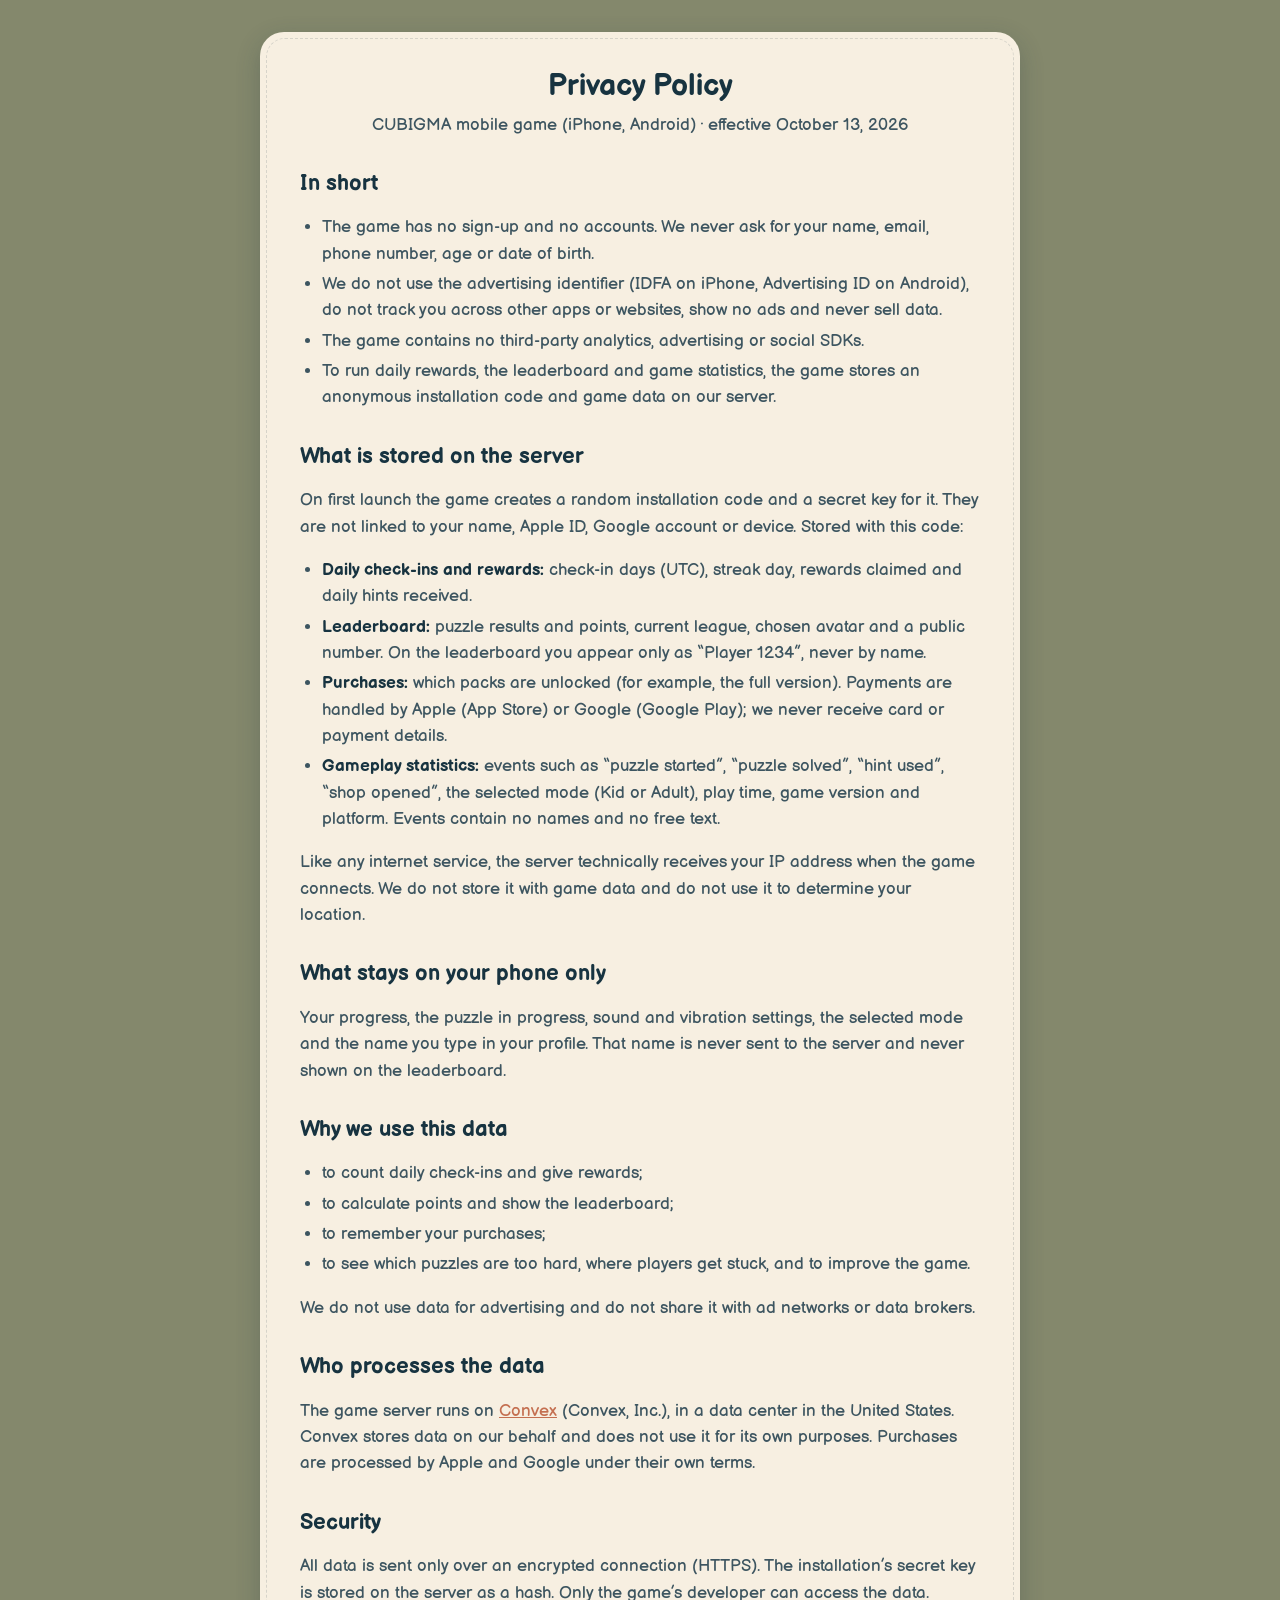
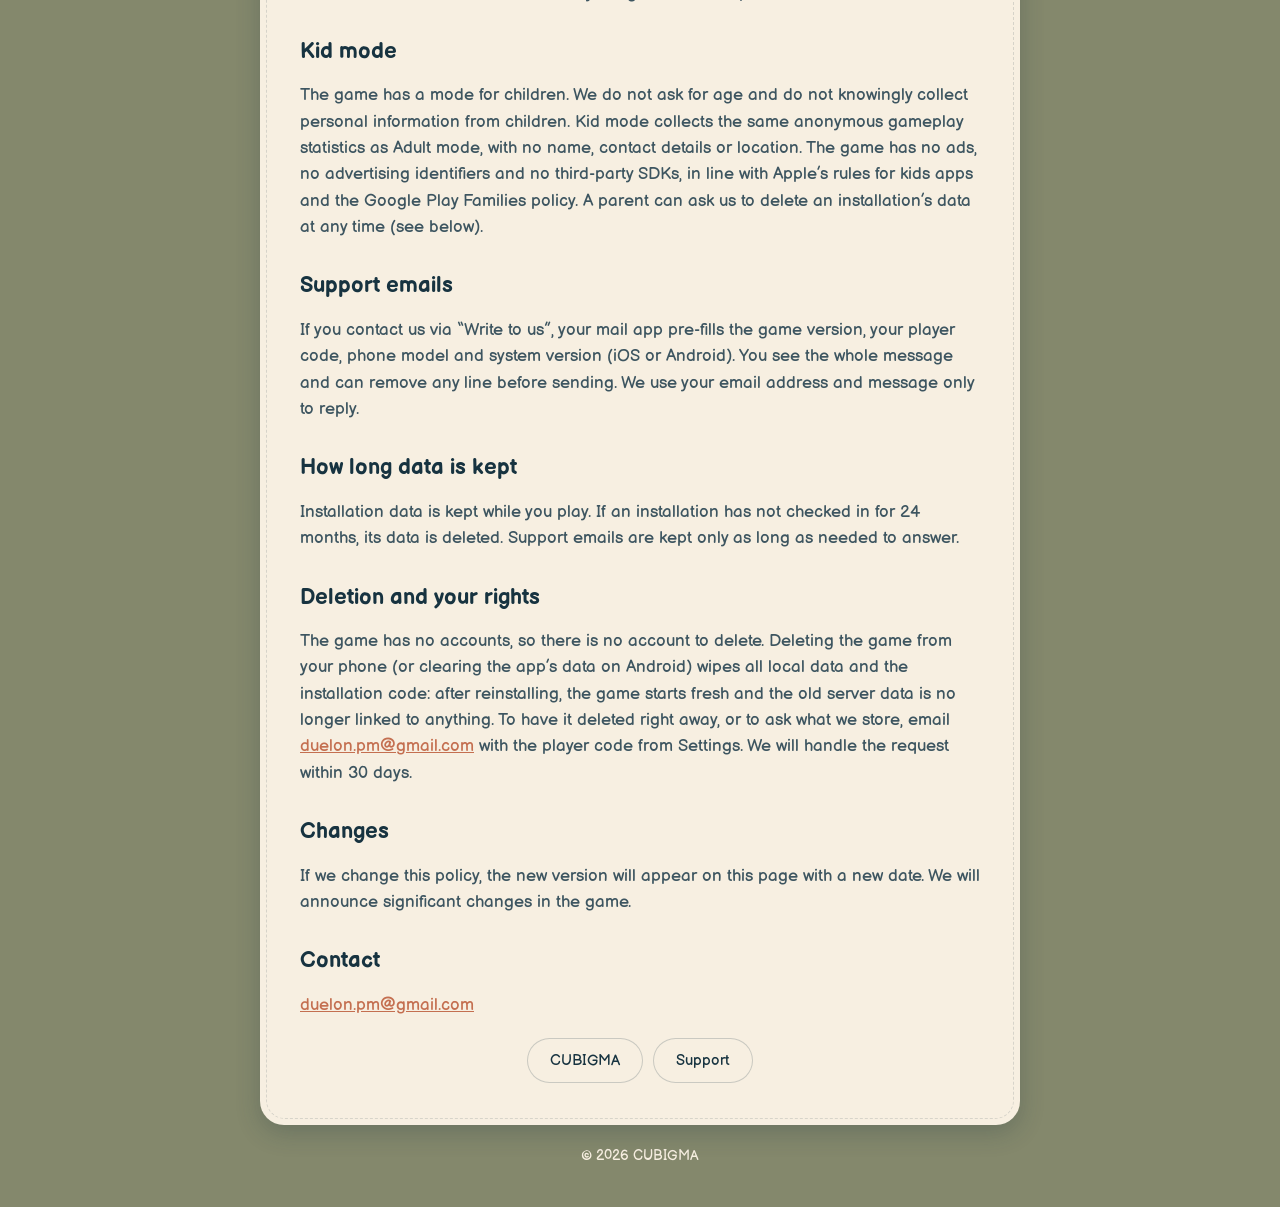
==== privacy.html @ 3f4f39a9 "Privacy policy and support pages" ====
<!doctype html>
<html lang="en">
<head>
<meta charset="utf-8">
<meta name="viewport" content="width=device-width, initial-scale=1">
<title>CUBIGMA — Privacy Policy</title>
<link rel="stylesheet" href="assets/style.css">
</head>
<body>
<main class="card">
<!-- ===================== EN ===================== -->
<section id="en" lang="en">
<h1>Privacy Policy</h1>
<p class="lead">CUBIGMA mobile game (iPhone, Android) · effective October 13, 2026</p>

<h2>In short</h2>
<ul>
  <li>The game has no sign-up and no accounts. We never ask for your name, email, phone number, age or date of birth.</li>
  <li>We do not use the advertising identifier (IDFA on iPhone, Advertising ID on Android), do not track you across other apps or websites, show no ads and never sell data.</li>
  <li>The game contains no third-party analytics, advertising or social SDKs.</li>
  <li>To run daily rewards, the leaderboard and game statistics, the game stores an anonymous installation code and game data on our server.</li>
</ul>

<h2>What is stored on the server</h2>
<p>On first launch the game creates a random installation code and a secret key for it. They are not linked to your name, Apple ID, Google account or device. Stored with this code:</p>
<ul>
  <li><strong>Daily check-ins and rewards:</strong> check-in days (UTC), streak day, rewards claimed and daily hints received.</li>
  <li><strong>Leaderboard:</strong> puzzle results and points, current league, chosen avatar and a public number. On the leaderboard you appear only as “Player 1234”, never by name.</li>
  <li><strong>Purchases:</strong> which packs are unlocked (for example, the full version). Payments are handled by Apple (App Store) or Google (Google Play); we never receive card or payment details.</li>
  <li><strong>Gameplay statistics:</strong> events such as “puzzle started”, “puzzle solved”, “hint used”, “shop opened”, the selected mode (Kid or Adult), play time, game version and platform. Events contain no names and no free text.</li>
</ul>
<p>Like any internet service, the server technically receives your IP address when the game connects. We do not store it with game data and do not use it to determine your location.</p>

<h2>What stays on your phone only</h2>
<p>Your progress, the puzzle in progress, sound and vibration settings, the selected mode and the name you type in your profile. That name is never sent to the server and never shown on the leaderboard.</p>

<h2>Why we use this data</h2>
<ul>
  <li>to count daily check-ins and give rewards;</li>
  <li>to calculate points and show the leaderboard;</li>
  <li>to remember your purchases;</li>
  <li>to see which puzzles are too hard, where players get stuck, and to improve the game.</li>
</ul>
<p>We do not use data for advertising and do not share it with ad networks or data brokers.</p>

<h2>Who processes the data</h2>
<p>The game server runs on <a href="https://www.convex.dev/">Convex</a> (Convex, Inc.), in a data center in the United States. Convex stores data on our behalf and does not use it for its own purposes. Purchases are processed by Apple and Google under their own terms.</p>

<h2>Security</h2>
<p>All data is sent only over an encrypted connection (HTTPS). The installation’s secret key is stored on the server as a hash. Only the game’s developer can access the data.</p>

<h2>Kid mode</h2>
<p>The game has a mode for children. We do not ask for age and do not knowingly collect personal information from children. Kid mode collects the same anonymous gameplay statistics as Adult mode, with no name, contact details or location. The game has no ads, no advertising identifiers and no third-party SDKs, in line with Apple’s rules for kids apps and the Google Play Families policy. A parent can ask us to delete an installation’s data at any time (see below).</p>

<h2>Support emails</h2>
<p>If you contact us via “Write to us”, your mail app pre-fills the game version, your player code, phone model and system version (iOS or Android). You see the whole message and can remove any line before sending. We use your email address and message only to reply.</p>

<h2>How long data is kept</h2>
<p>Installation data is kept while you play. If an installation has not checked in for 24 months, its data is deleted. Support emails are kept only as long as needed to answer.</p>

<h2>Deletion and your rights</h2>
<p>The game has no accounts, so there is no account to delete. Deleting the game from your phone (or clearing the app’s data on Android) wipes all local data and the installation code: after reinstalling, the game starts fresh and the old server data is no longer linked to anything. To have it deleted right away, or to ask what we store, email <a href="mailto:duelon.pm@gmail.com">duelon.pm@gmail.com</a> with the player code from Settings. We will handle the request within 30 days.</p>

<h2>Changes</h2>
<p>If we change this policy, the new version will appear on this page with a new date. We will announce significant changes in the game.</p>

<h2>Contact</h2>
<p><a href="mailto:duelon.pm@gmail.com">duelon.pm@gmail.com</a></p>
</section>

<div class="buttons"><a class="pill" href="index.html">CUBIGMA</a><a class="pill" href="support.html">Support</a></div>
</main>
<footer>© 2026 CUBIGMA</footer>
</body>
</html>
---- assets/style.css ----
@font-face { font-family: "Balsamiq Sans"; src: url("BalsamiqSans-Regular.ttf") format("truetype"); font-weight: 400; font-display: swap; }
@font-face { font-family: "Balsamiq Sans"; src: url("BalsamiqSans-Bold.ttf") format("truetype"); font-weight: 700; font-display: swap; }

:root {
  --ink: #173340;
  --ink-soft: #3D5560;
  --paper: #F7EFE1;
  --table: #84886C;
  --coral: #DF7F5B;
  --coral-press: #C46F50;
  --badge: #FBE3D6;
}

* { box-sizing: border-box; }

html { -webkit-text-size-adjust: 100%; }

body {
  margin: 0;
  background: var(--table);
  color: var(--ink);
  font: 400 17px/1.55 "Balsamiq Sans", system-ui, sans-serif;
  padding: 32px 16px 40px;
}

.card {
  position: relative;
  max-width: 760px;
  margin: 0 auto;
  background: var(--paper);
  border-radius: 24px;
  padding: 36px 40px 36px;
  box-shadow: 0 8px 24px rgba(23, 51, 64, .24);
}
.card::before {
  content: "";
  position: absolute;
  inset: 6px;
  border: 1.5px dashed rgba(23, 51, 64, .14);
  border-radius: 19px;
  pointer-events: none;
}

.badge {
  position: absolute;
  top: -40px;
  left: 50%;
  transform: translateX(-50%);
  width: 80px;
  height: 80px;
  border-radius: 50%;
  background: var(--badge);
  border: 5px solid var(--paper);
  overflow: hidden;
}
.badge img { width: 100%; height: 100%; object-fit: cover; display: block; }

h1, h2, h3 { font-weight: 700; line-height: 1.25; }
h1 { font-size: 30px; text-align: center; margin: 0 0 6px; }
h2 { font-size: 22px; margin: 32px 0 8px; }
h3 { font-size: 18px; margin: 22px 0 6px; }
.lead { text-align: center; color: var(--ink-soft); margin: 0 0 22px; }
p, li { color: var(--ink-soft); }
ul { padding-left: 22px; }
li { margin: 4px 0; }
strong { color: var(--ink); }
a { color: var(--coral-press); }

.lang {
  display: flex;
  justify-content: center;
  gap: 10px;
  margin: 0 0 8px;
}
.pill {
  display: inline-block;
  min-height: 44px;
  padding: 10px 22px;
  border-radius: 999px;
  font-size: 15px;
  text-decoration: none;
  color: var(--ink);
  background: var(--paper);
  border: 1.5px solid rgba(23, 51, 64, .2);
}
.pill.primary { background: var(--coral); border-color: var(--coral); color: #fff; }
.pill:active { background: #E9DFCE; }
.pill.primary:active { background: var(--coral-press); }

.buttons { display: flex; flex-wrap: wrap; justify-content: center; gap: 10px; margin: 20px 0 6px; }

hr { border: 0; border-top: 1.5px dashed rgba(23, 51, 64, .18); margin: 40px 0 8px; }

.note { font-size: 14px; color: var(--ink-soft); text-align: center; margin-top: 28px; }

footer { max-width: 760px; margin: 20px auto 0; text-align: center; font-size: 14px; color: var(--paper); }
footer a { color: var(--paper); }

@media (max-width: 560px) {
  body { font-size: 16px; padding-top: 24px; }
  .card { padding: 28px 20px 28px; }
  h1 { font-size: 25px; }
  h2 { font-size: 20px; }
}
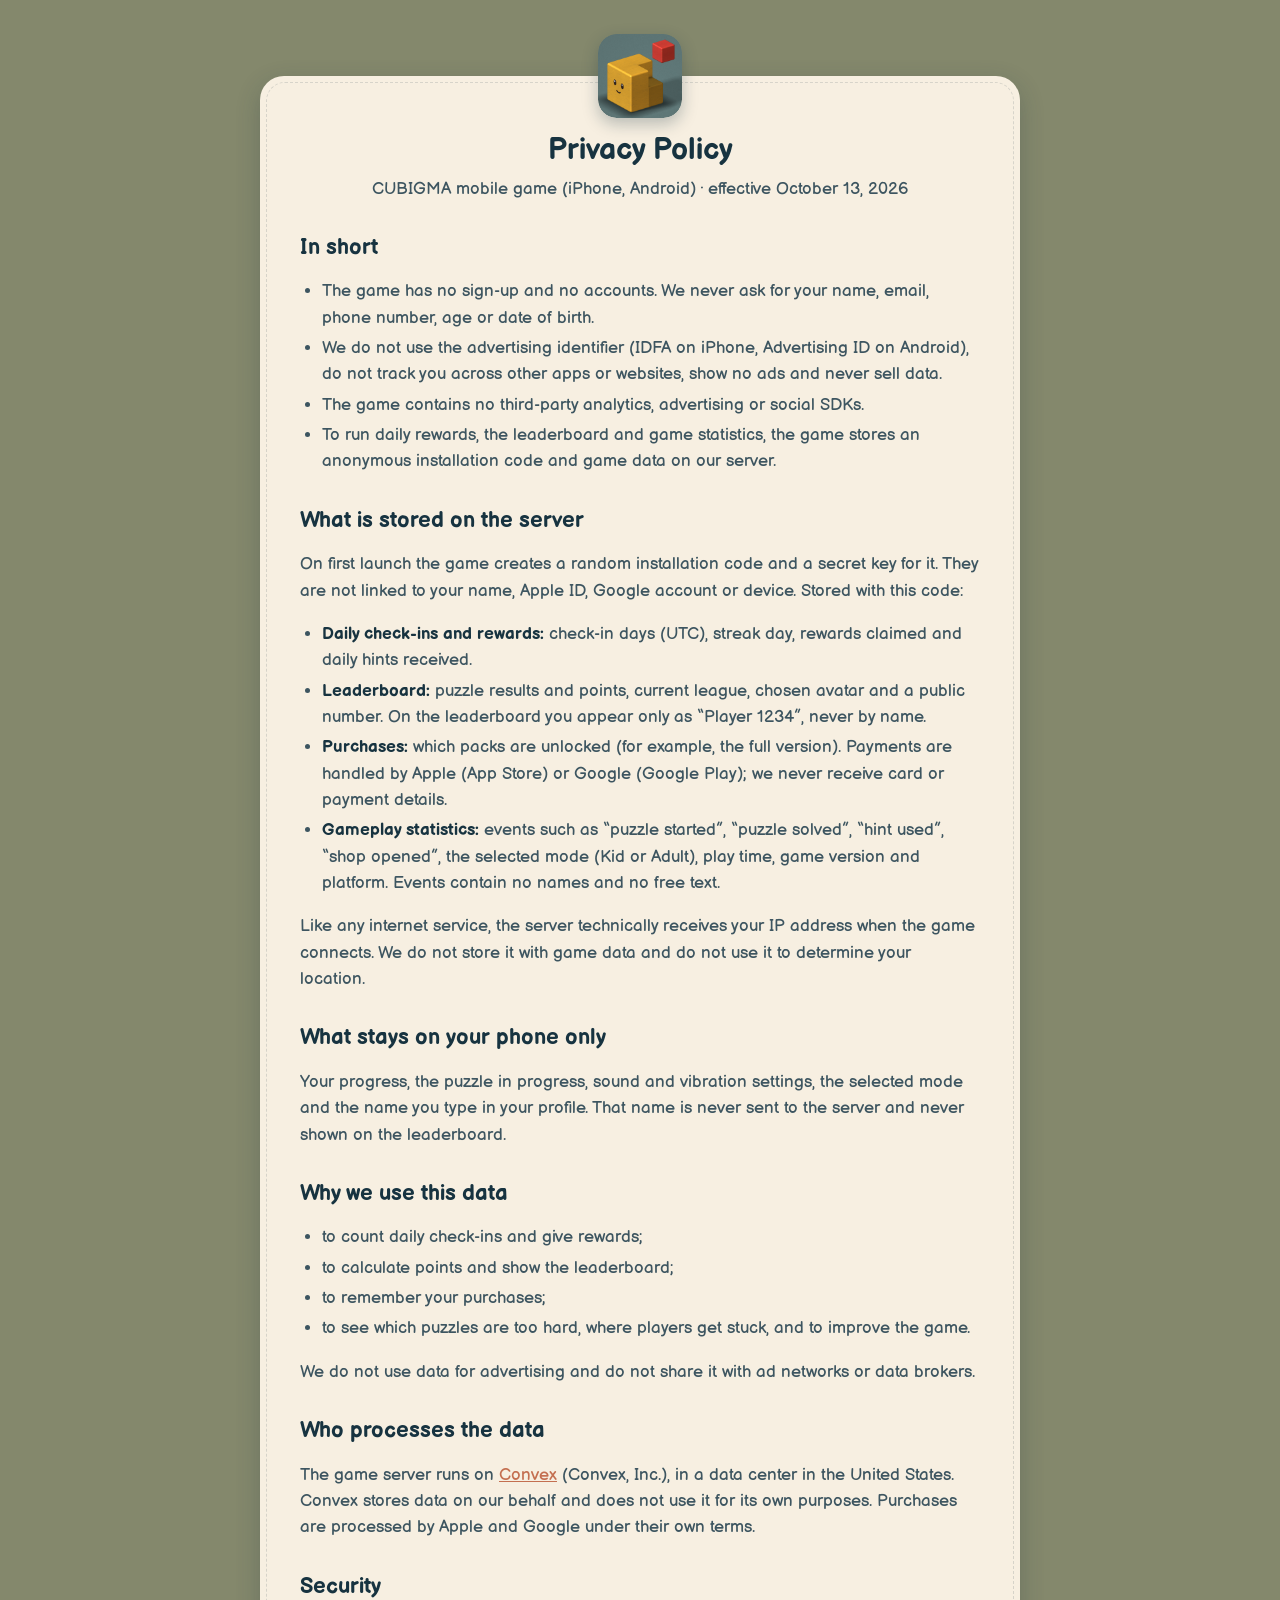
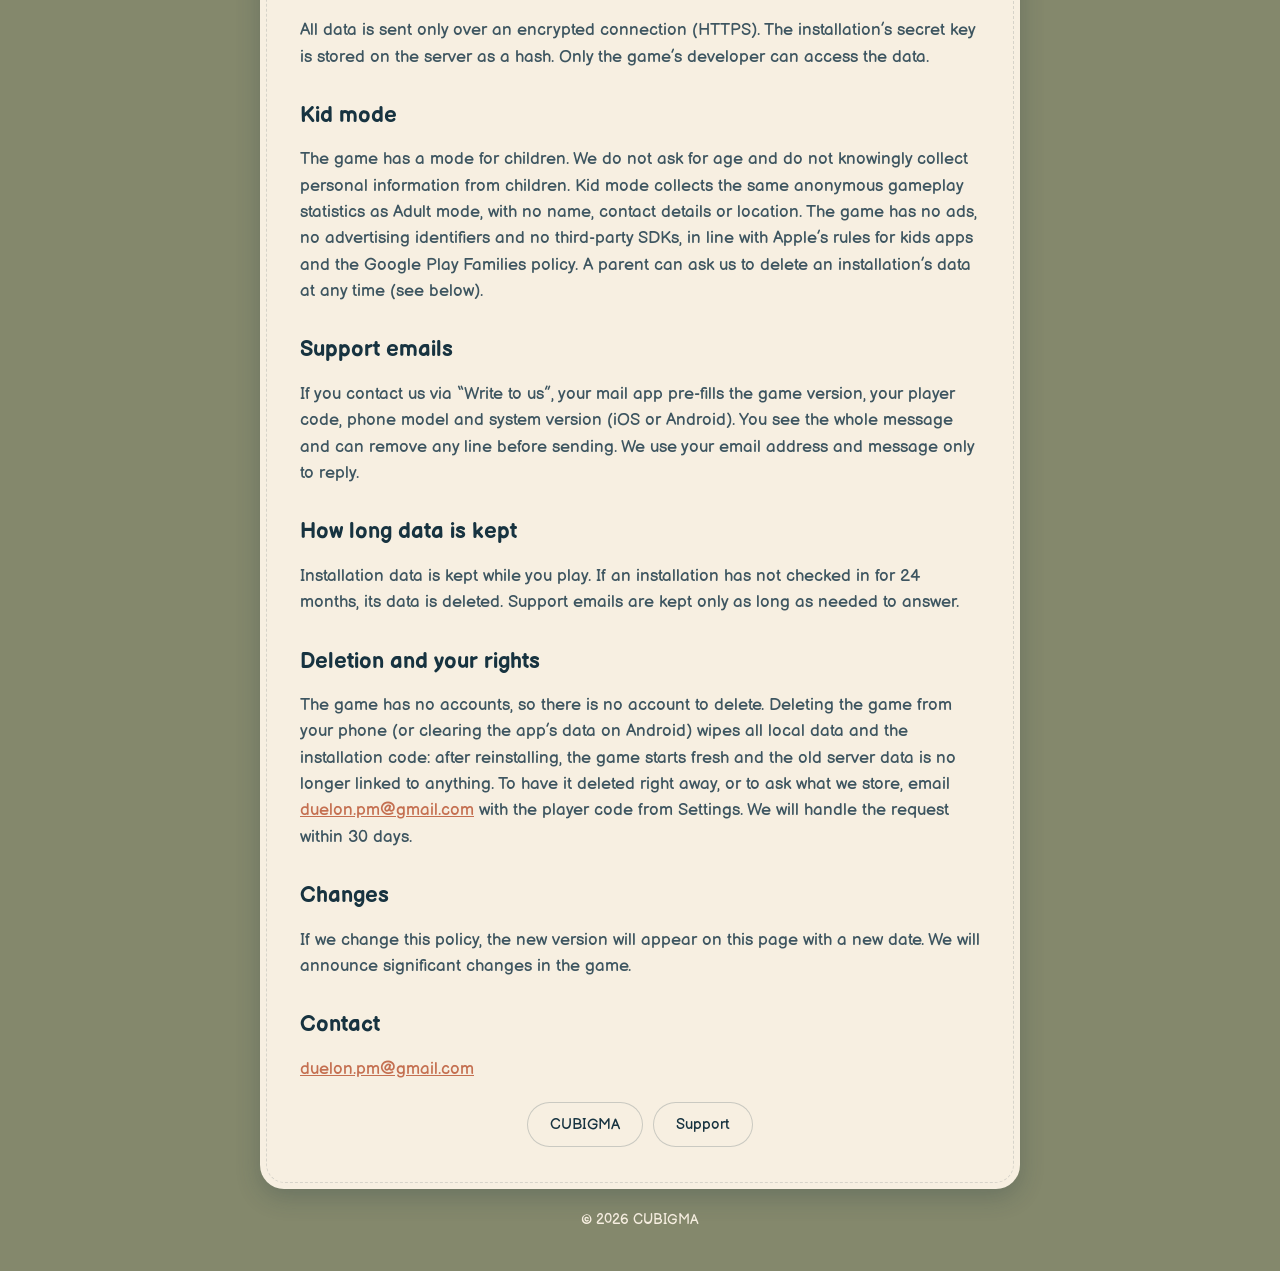
==== commit 3b35cfbe: "Add app icon: badge above the card, favicon and apple-touch-icon Co-Authored-By: Claude Opus 5.5 (1M" ====
--- a/privacy.html
+++ b/privacy.html
@@ -5,9 +5,12 @@
 <meta name="viewport" content="width=device-width, initial-scale=1">
 <title>CUBIGMA — Privacy Policy</title>
 <link rel="stylesheet" href="assets/style.css">
+<link rel="icon" type="image/png" sizes="32x32" href="assets/favicon-32.png">
+<link rel="apple-touch-icon" href="assets/apple-touch-icon.png">
 </head>
 <body>
 <main class="card">
+<div class="badge app"><img src="assets/icon-512.png" alt="CUBIGMA icon" width="80" height="80"></div>
 <!-- ===================== EN ===================== -->
 <section id="en" lang="en">
 <h1>Privacy Policy</h1>
--- a/assets/style.css
+++ b/assets/style.css
@@ -102,3 +102,8 @@
   h1 { font-size: 25px; }
   h2 { font-size: 20px; }
 }
+
+/* app icon badge: rounded square like the home screen, no circular crop */
+.badge.app { border-radius: 22%; background: none; border: 0; width: 84px; height: 84px; top: -42px; box-shadow: 0 6px 16px rgba(23, 51, 64, .28); }
+.badge.app img { border-radius: 22%; }
+.card:has(.badge.app) { margin-top: 44px; padding-top: 56px; }
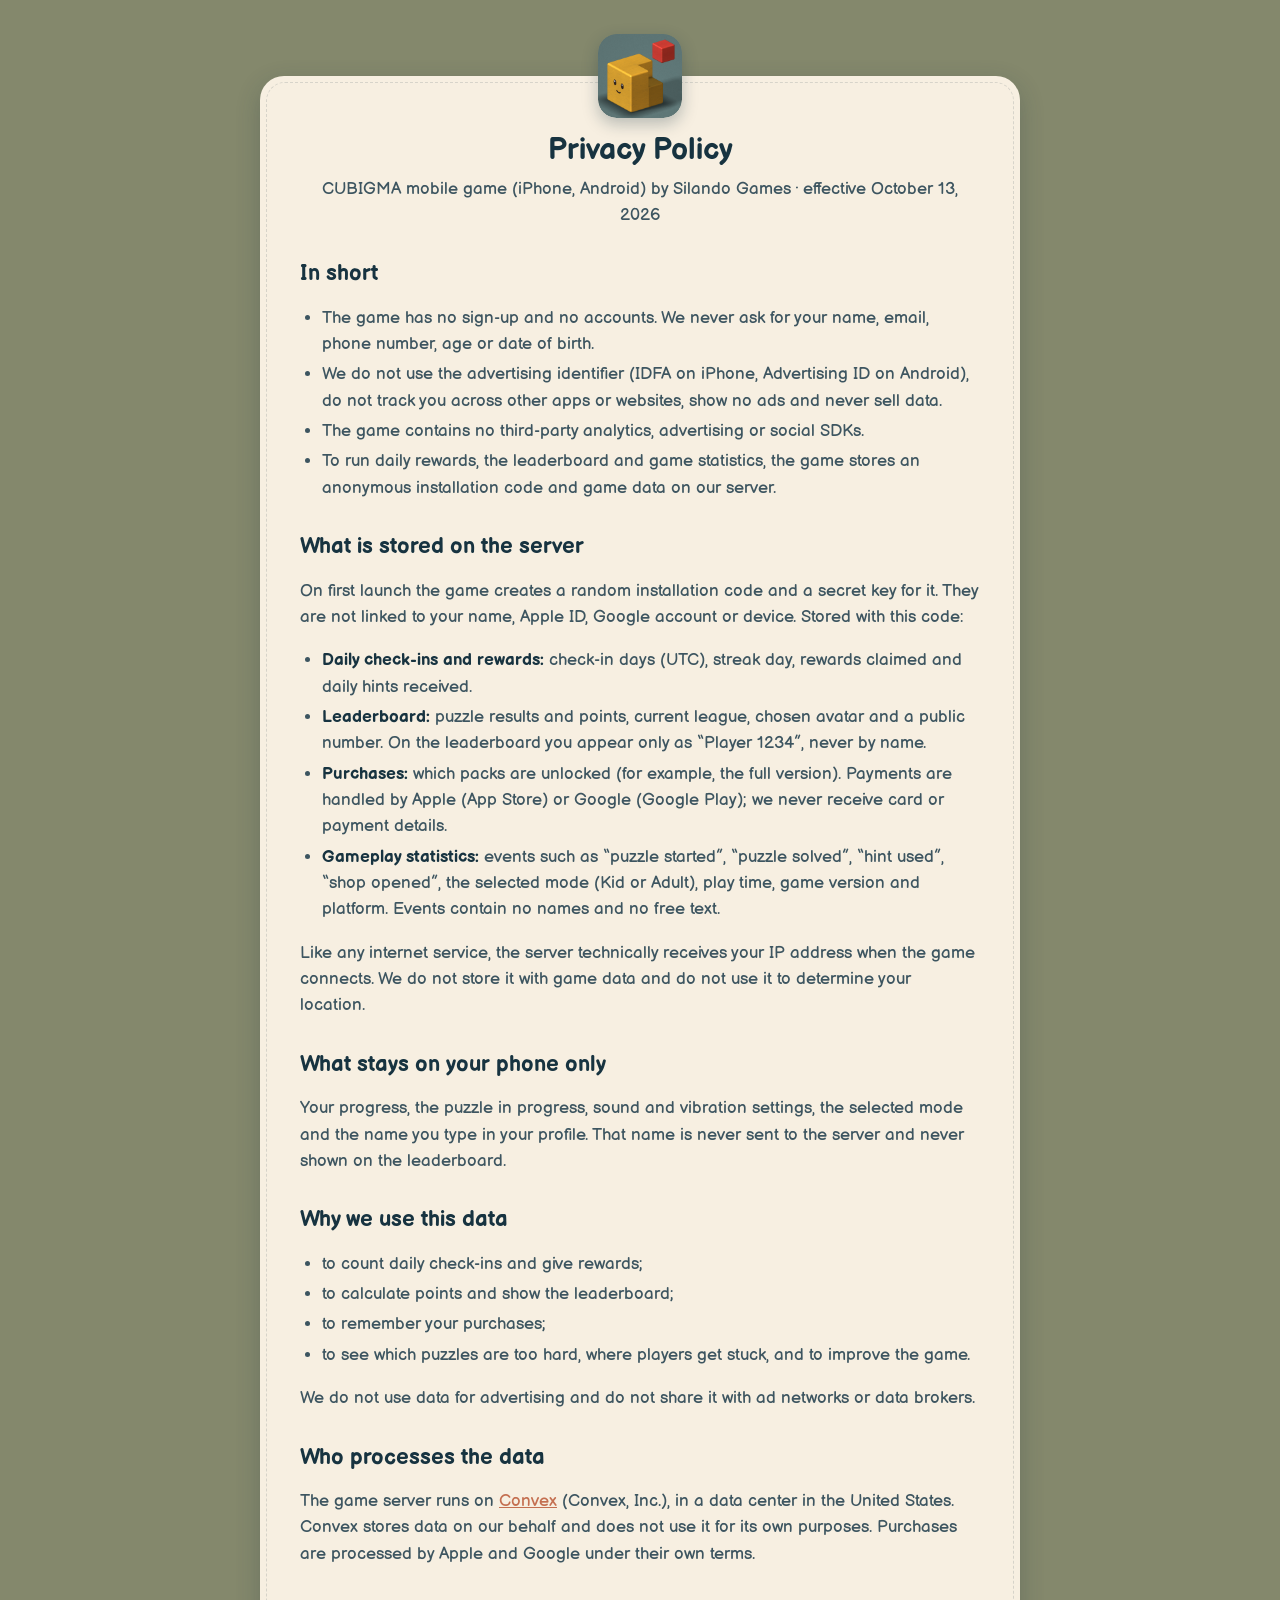
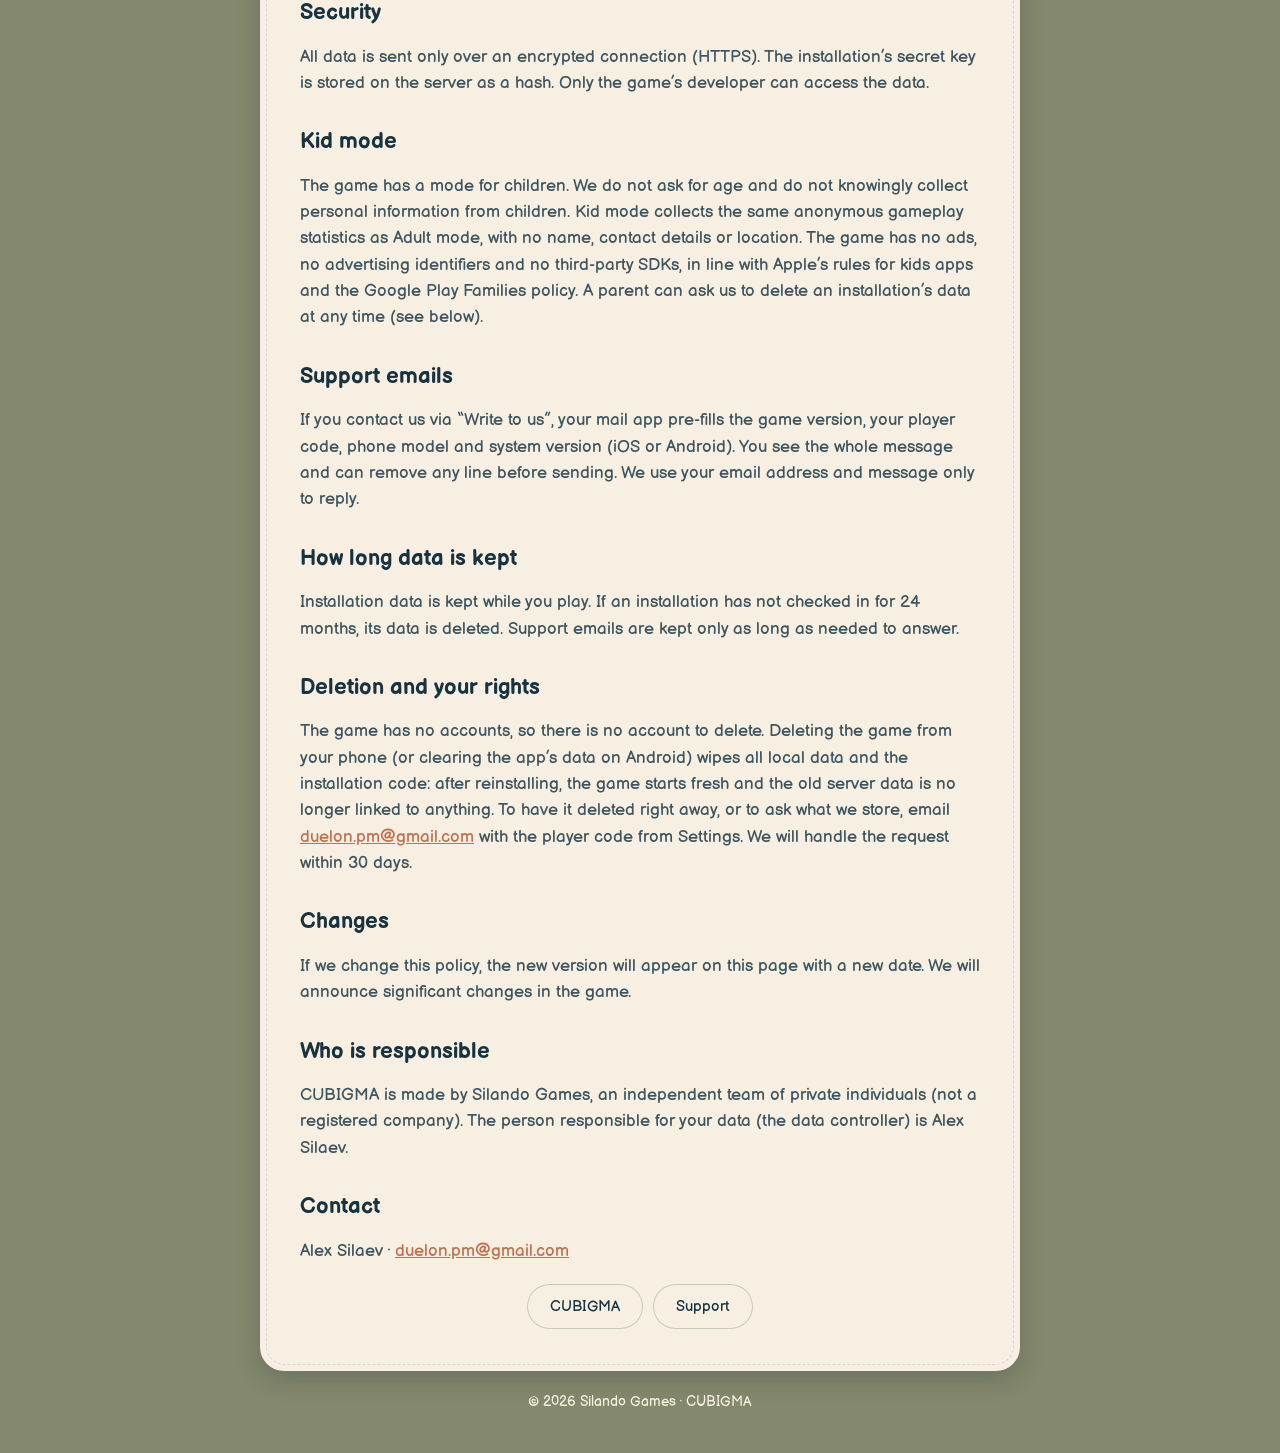
==== commit edb7c1f1: "Name Silando Games and the data controller (Alex Silaev) in the policy Co-Authored-By: Claude Opus 5" ====
--- a/privacy.html
+++ b/privacy.html
@@ -14,7 +14,7 @@
 <!-- ===================== EN ===================== -->
 <section id="en" lang="en">
 <h1>Privacy Policy</h1>
-<p class="lead">CUBIGMA mobile game (iPhone, Android) · effective October 13, 2026</p>
+<p class="lead">CUBIGMA mobile game (iPhone, Android) by Silando Games · effective October 13, 2026</p>
 
 <h2>In short</h2>
 <ul>
@@ -67,12 +67,15 @@
 <h2>Changes</h2>
 <p>If we change this policy, the new version will appear on this page with a new date. We will announce significant changes in the game.</p>
 
+<h2>Who is responsible</h2>
+<p>CUBIGMA is made by Silando Games, an independent team of private individuals (not a registered company). The person responsible for your data (the data controller) is Alex Silaev.</p>
+
 <h2>Contact</h2>
-<p><a href="mailto:duelon.pm@gmail.com">duelon.pm@gmail.com</a></p>
+<p>Alex Silaev · <a href="mailto:duelon.pm@gmail.com">duelon.pm@gmail.com</a></p>
 </section>
 
 <div class="buttons"><a class="pill" href="index.html">CUBIGMA</a><a class="pill" href="support.html">Support</a></div>
 </main>
-<footer>© 2026 CUBIGMA</footer>
+<footer>© 2026 Silando Games · CUBIGMA</footer>
 </body>
 </html>
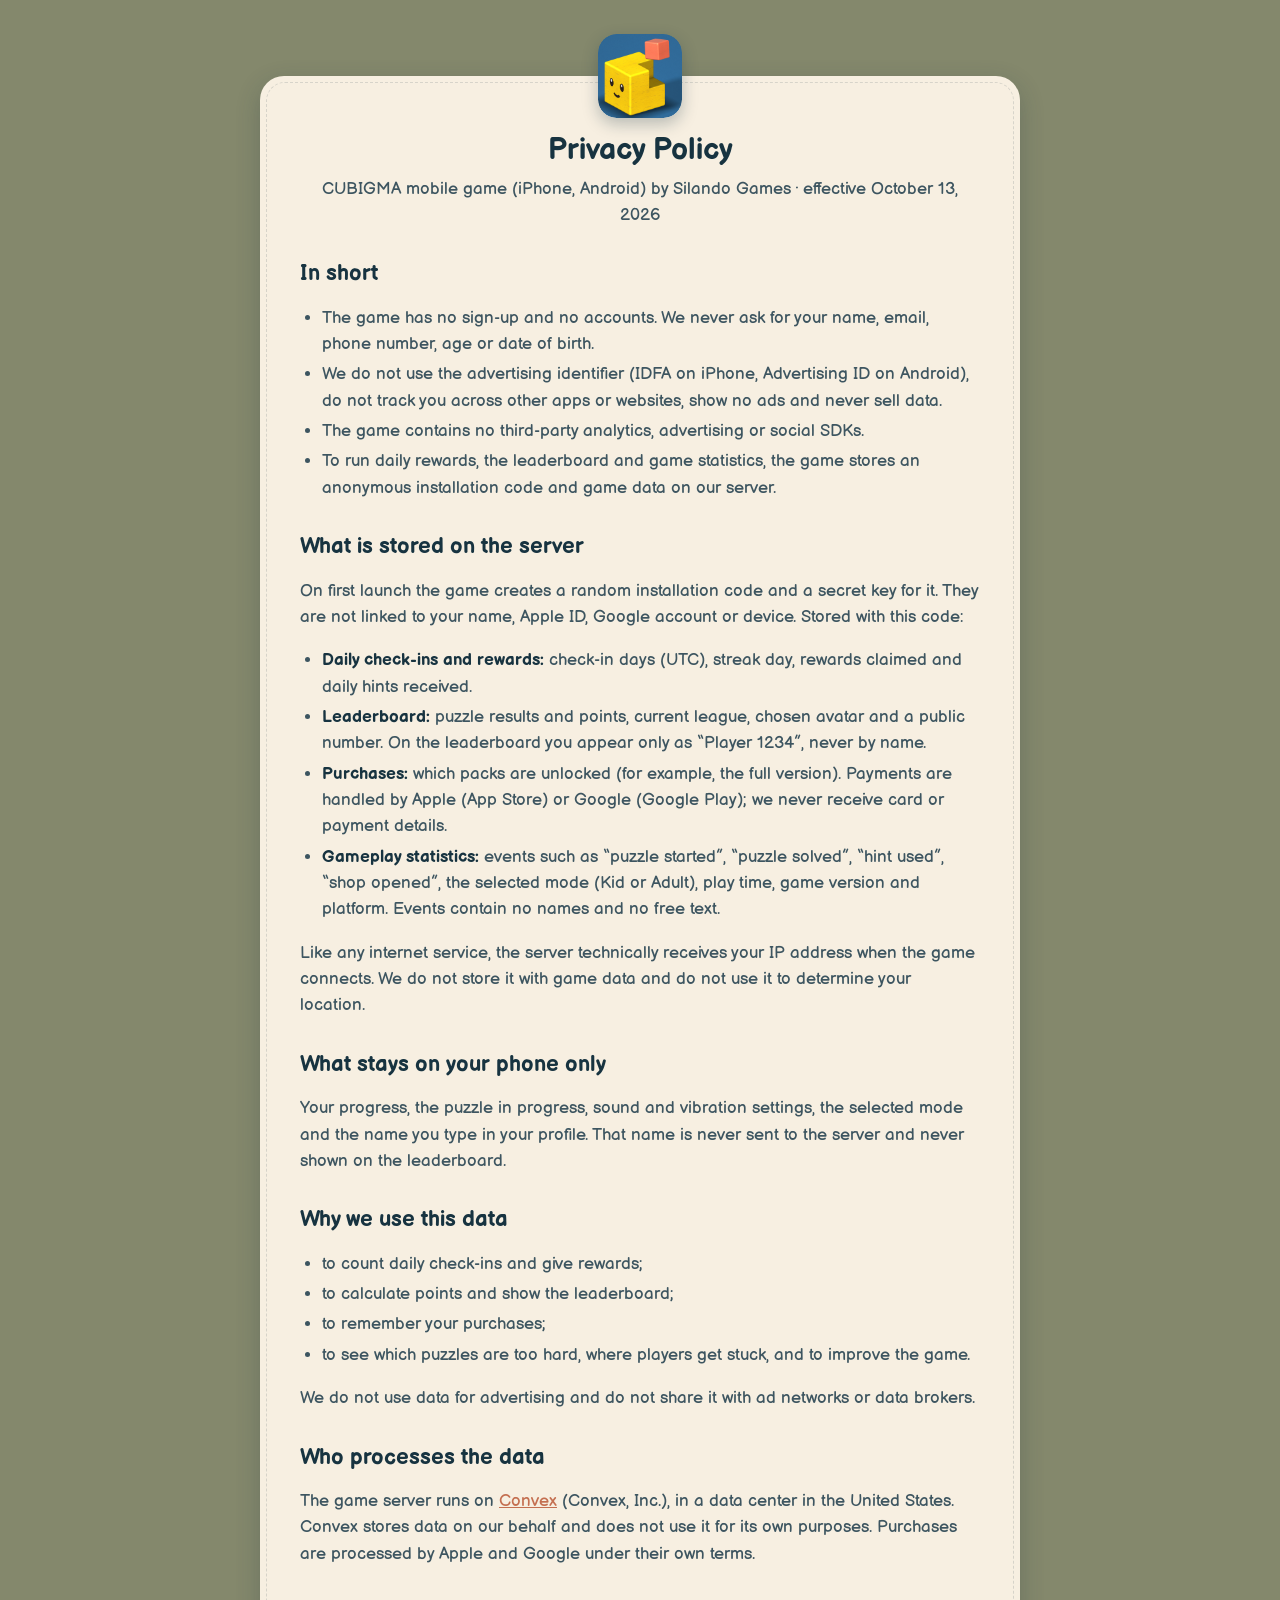
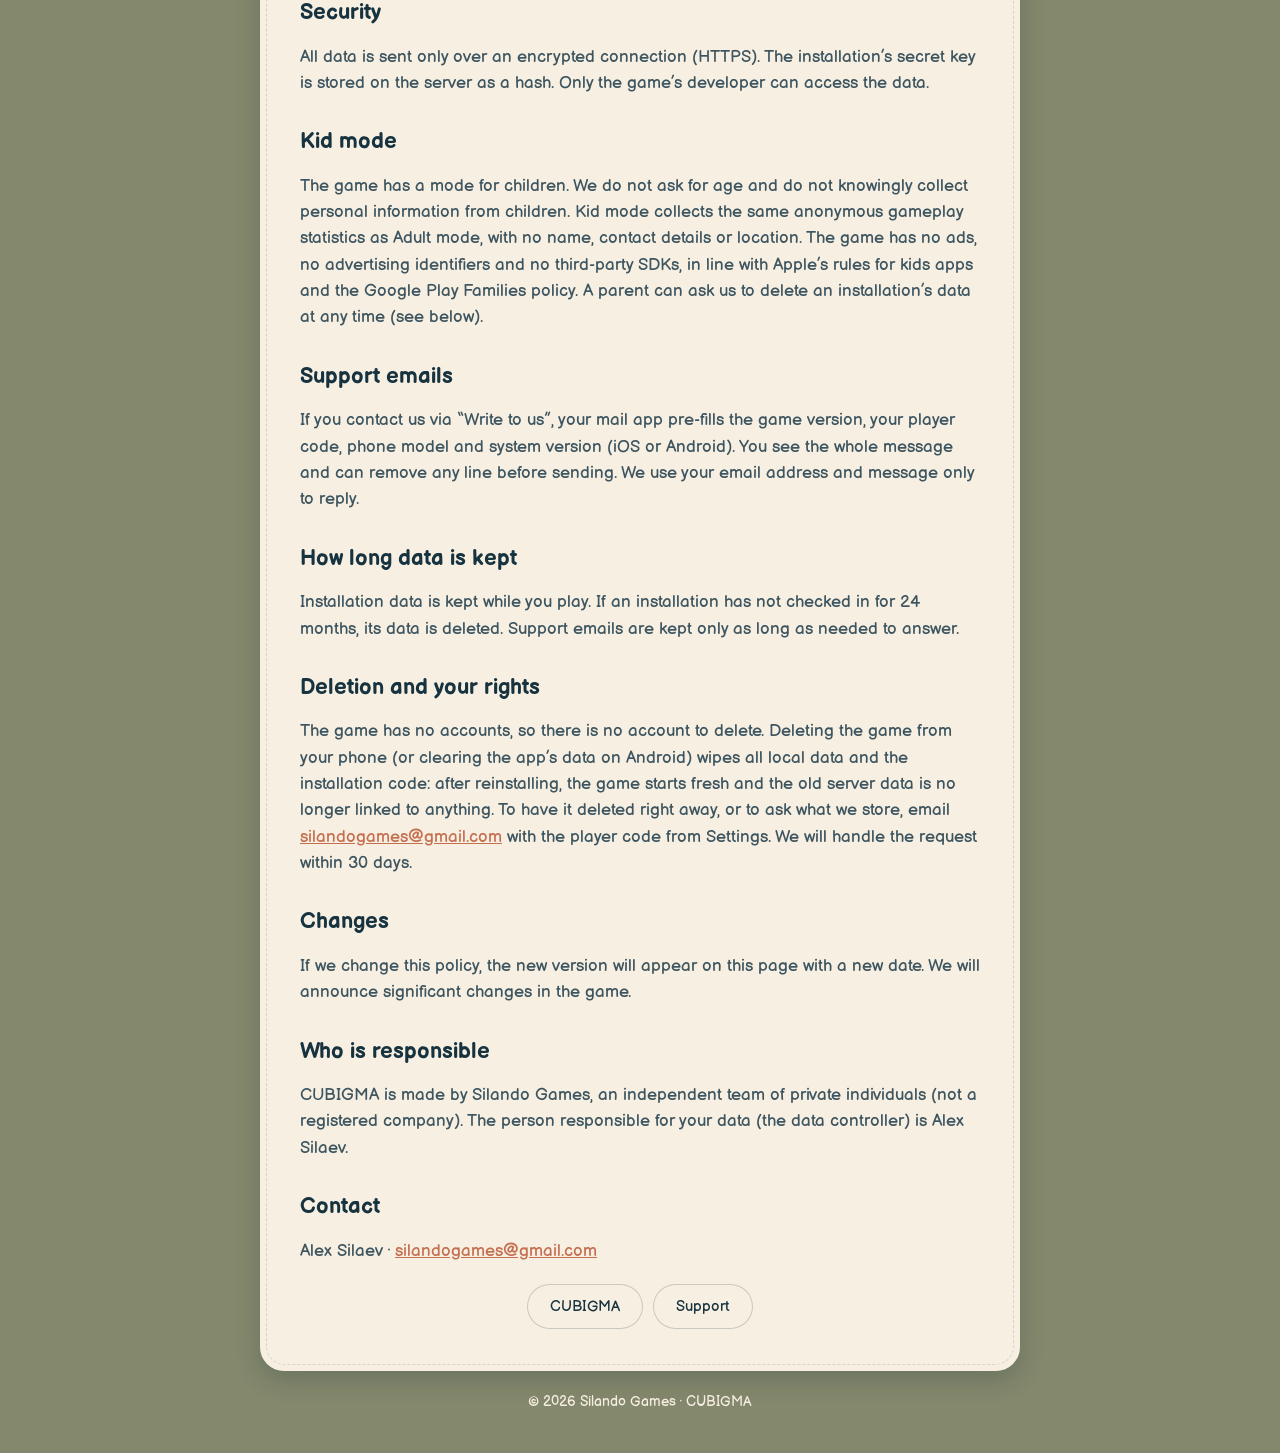
==== commit ba7eae4a: "Contact email silandogames@gmail.com; anchor for data deletion section" ====
--- a/privacy.html
+++ b/privacy.html
@@ -61,8 +61,8 @@
 <h2>How long data is kept</h2>
 <p>Installation data is kept while you play. If an installation has not checked in for 24 months, its data is deleted. Support emails are kept only as long as needed to answer.</p>
 
-<h2>Deletion and your rights</h2>
-<p>The game has no accounts, so there is no account to delete. Deleting the game from your phone (or clearing the app’s data on Android) wipes all local data and the installation code: after reinstalling, the game starts fresh and the old server data is no longer linked to anything. To have it deleted right away, or to ask what we store, email <a href="mailto:duelon.pm@gmail.com">duelon.pm@gmail.com</a> with the player code from Settings. We will handle the request within 30 days.</p>
+<h2 id="delete">Deletion and your rights</h2>
+<p>The game has no accounts, so there is no account to delete. Deleting the game from your phone (or clearing the app’s data on Android) wipes all local data and the installation code: after reinstalling, the game starts fresh and the old server data is no longer linked to anything. To have it deleted right away, or to ask what we store, email <a href="mailto:silandogames@gmail.com">silandogames@gmail.com</a> with the player code from Settings. We will handle the request within 30 days.</p>
 
 <h2>Changes</h2>
 <p>If we change this policy, the new version will appear on this page with a new date. We will announce significant changes in the game.</p>
@@ -71,7 +71,7 @@
 <p>CUBIGMA is made by Silando Games, an independent team of private individuals (not a registered company). The person responsible for your data (the data controller) is Alex Silaev.</p>
 
 <h2>Contact</h2>
-<p>Alex Silaev · <a href="mailto:duelon.pm@gmail.com">duelon.pm@gmail.com</a></p>
+<p>Alex Silaev · <a href="mailto:silandogames@gmail.com">silandogames@gmail.com</a></p>
 </section>
 
 <div class="buttons"><a class="pill" href="index.html">CUBIGMA</a><a class="pill" href="support.html">Support</a></div>
